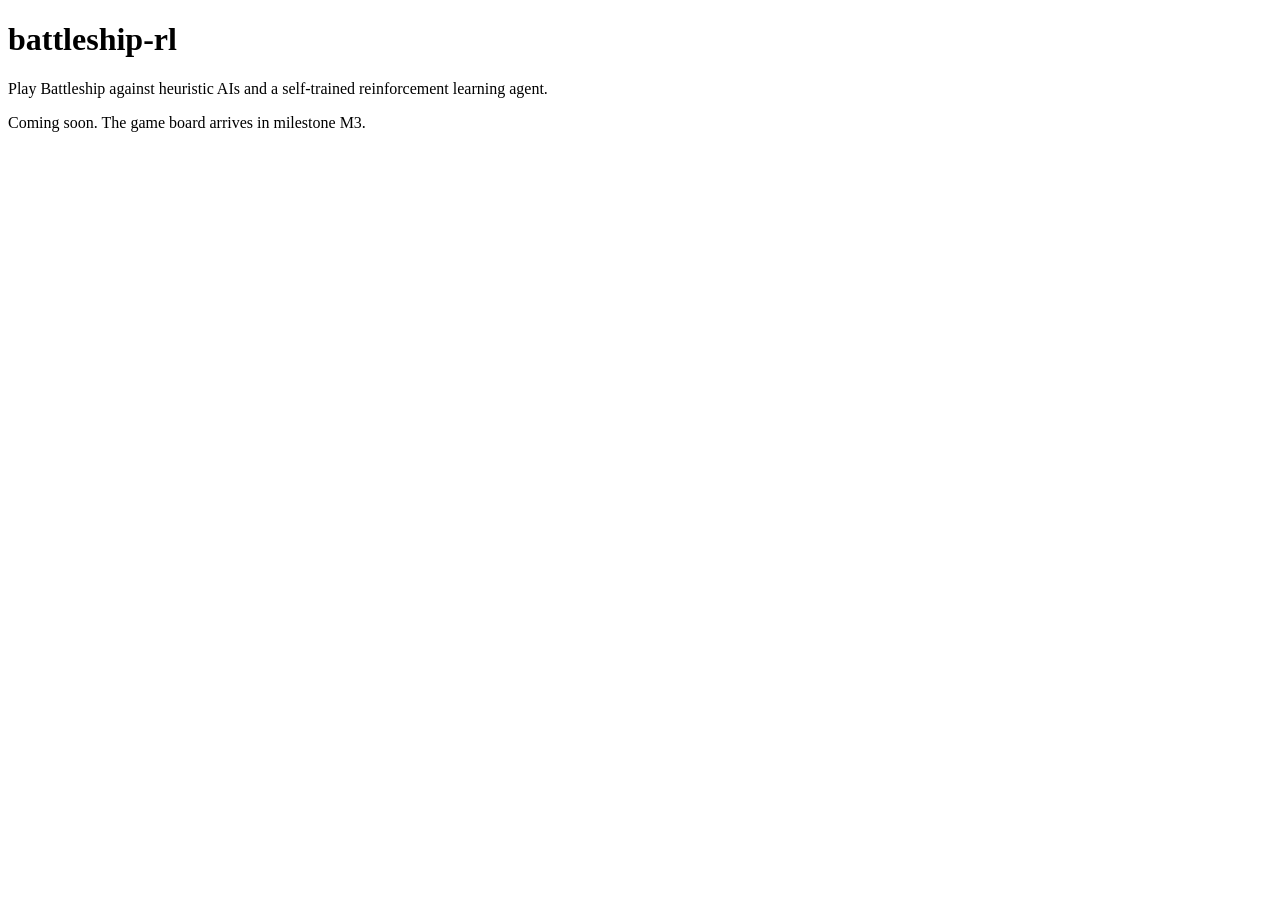
==== app/static/index.html @ a3b7aeed "Add initial HTML structure for battleship-rl" ====
<!doctype html>
<html lang="en">
<head>
  <meta charset="utf-8">
  <meta name="viewport" content="width=device-width, initial-scale=1">
  <title>battleship-rl</title>
  <link rel="stylesheet" href="/static/style.css">
</head>
<body>
  <main>
    <h1>battleship-rl</h1>
    <p>Play Battleship against heuristic AIs and a self-trained reinforcement learning agent.</p>
    <p class="muted">Coming soon. The game board arrives in milestone M3.</p>
  </main>
</body>
</html>
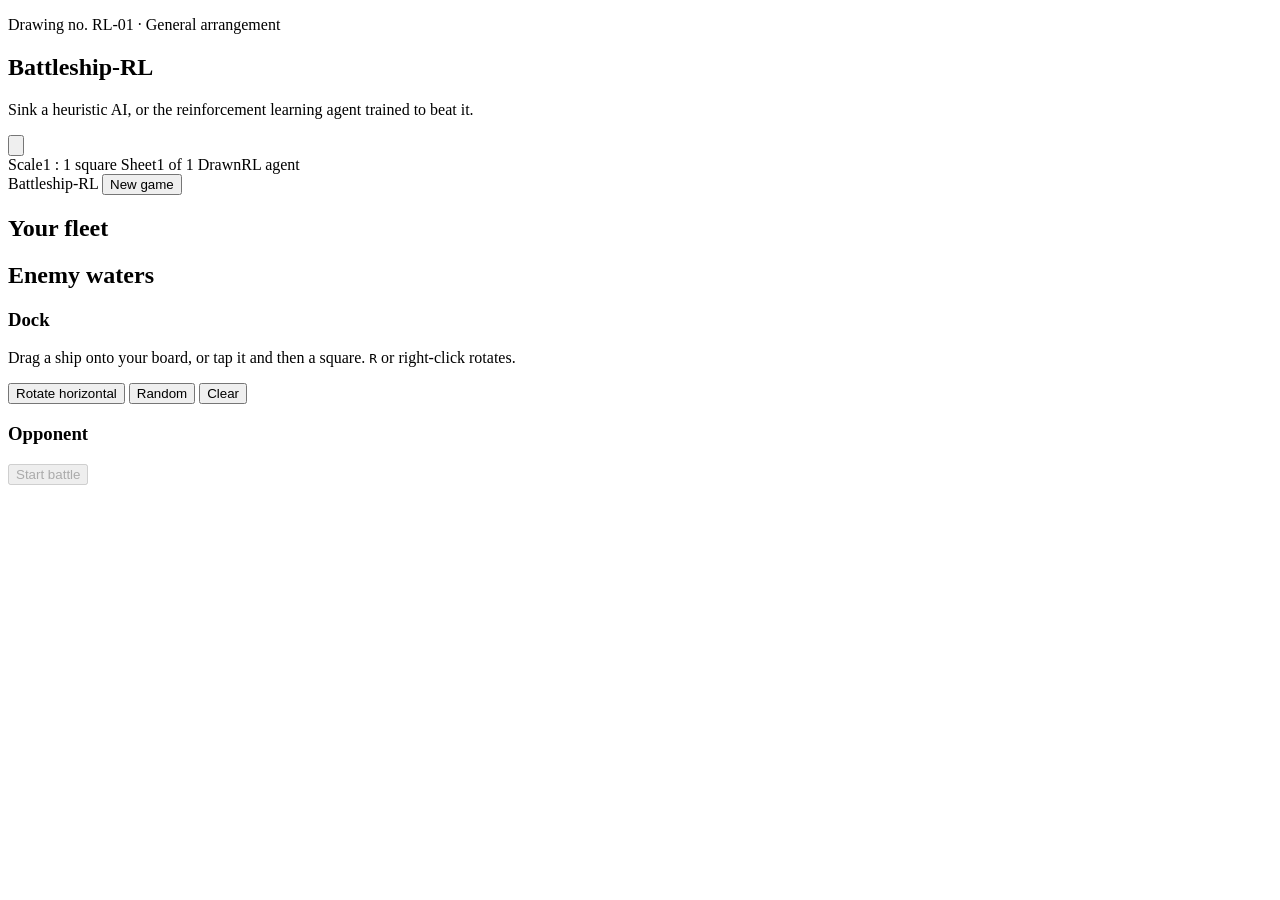
==== commit 63e73eeb: "added first frontend draft design" ====
--- a/app/static/index.html
+++ b/app/static/index.html
@@ -3,14 +3,109 @@
 <head>
   <meta charset="utf-8">
   <meta name="viewport" content="width=device-width, initial-scale=1">
+  <meta name="theme-color" content="#0b1d33">
   <title>battleship-rl</title>
+  <link rel="preconnect" href="https://fonts.googleapis.com">
+  <link rel="preconnect" href="https://fonts.gstatic.com" crossorigin>
+  <link rel="stylesheet" href="https://fonts.googleapis.com/css2?family=Barlow+Condensed:wght@500;600;700&family=IBM+Plex+Mono:wght@400;500;600&display=swap">
   <link rel="stylesheet" href="/static/style.css">
+  <script type="module" src="/static/main.js"></script>
 </head>
-<body>
-  <main>
-    <h1>battleship-rl</h1>
-    <p>Play Battleship against heuristic AIs and a self-trained reinforcement learning agent.</p>
-    <p class="muted">Coming soon. The game board arrives in milestone M3.</p>
-  </main>
+<body data-screen="loading">
+  <!-- Title screen: the blueprint and the PLAY shell. -->
+  <section id="title-screen" class="screen" aria-labelledby="title-heading">
+    <div class="title-sheet">
+      <p class="sheet-label">Drawing no. RL-01 &middot; General arrangement</p>
+      <h1 id="title-heading" class="title">Battleship<span class="title-accent">-RL</span></h1>
+      <p class="tagline">Sink a heuristic AI, or the reinforcement learning agent trained to beat it.</p>
+      <div id="blueprint" class="blueprint" aria-hidden="true"></div>
+      <button id="play-button" class="shell-button" type="button" aria-label="Play">
+        <span class="shell-trail" aria-hidden="true"></span>
+        <svg class="shell" viewBox="0 0 100 180" aria-hidden="true">
+          <path class="shell-body" d="M50 4 C70 22 82 52 82 78 L82 150 L18 150 L18 78 C18 52 30 22 50 4 Z"/>
+          <rect class="shell-band" x="18" y="124" width="64" height="10"/>
+          <rect class="shell-base" x="14" y="150" width="72" height="18" rx="3"/>
+          <text class="shell-text" x="50" y="104" text-anchor="middle">PLAY</text>
+        </svg>
+      </button>
+      <div class="title-block" aria-hidden="true">
+        <span>Scale</span><span>1 : 1 square</span>
+        <span>Sheet</span><span>1 of 1</span>
+        <span>Drawn</span><span>RL agent</span>
+      </div>
+    </div>
+    <div class="impact-ring" aria-hidden="true"></div>
+  </section>
+
+  <!-- The game: header, status line, two boards and the panel below them. -->
+  <section id="game-screen" class="screen" aria-label="Game">
+    <header class="topbar">
+      <span class="brand">Battleship<span class="title-accent">-RL</span></span>
+      <span id="opponent-label" class="opponent-label"></span>
+      <button id="new-game-button" class="button ghost small" type="button">New game</button>
+    </header>
+
+    <p id="status" class="status" role="status" aria-live="polite"></p>
+
+    <div class="boards">
+      <section id="own-side" class="side own" aria-label="Your board">
+        <h2 class="side-title">Your fleet</h2>
+        <div class="board-frame">
+          <div class="labels cols" aria-hidden="true"></div>
+          <div class="labels rows" aria-hidden="true"></div>
+          <div id="own-board" class="board"></div>
+        </div>
+        <div id="own-fleet" class="fleet-status" aria-label="Your ships"></div>
+      </section>
+
+      <section id="enemy-side" class="side enemy" aria-label="Enemy board">
+        <h2 class="side-title">Enemy waters</h2>
+        <div class="board-frame">
+          <div class="labels cols" aria-hidden="true"></div>
+          <div class="labels rows" aria-hidden="true"></div>
+          <div id="enemy-board" class="board"></div>
+        </div>
+        <div id="enemy-fleet" class="fleet-status" aria-label="Enemy ships"></div>
+      </section>
+    </div>
+
+    <!-- Setup panel: dock, placement tools, opponent and start. -->
+    <section id="setup-panel" class="panel" aria-label="Fleet setup">
+      <div class="panel-block">
+        <h3 class="panel-title">Dock</h3>
+        <p class="hint">Drag a ship onto your board, or tap it and then a square. <kbd>R</kbd> or right-click rotates.</p>
+        <div id="dock" class="dock"></div>
+        <div class="tools">
+          <button id="rotate-button" class="button ghost" type="button">Rotate <span id="orientation-label" class="tool-note">horizontal</span></button>
+          <button id="random-button" class="button ghost" type="button">Random</button>
+          <button id="clear-button" class="button ghost" type="button">Clear</button>
+        </div>
+      </div>
+      <div class="panel-block">
+        <h3 class="panel-title">Opponent</h3>
+        <div id="opponents" class="opponents" role="radiogroup" aria-label="Opponent"></div>
+        <button id="start-button" class="button primary" type="button" disabled>Start battle</button>
+      </div>
+    </section>
+
+    <!-- Result panel over the boards once the game is over. -->
+    <div id="result" class="result" hidden>
+      <div class="result-card" role="dialog" aria-modal="true" aria-labelledby="result-title">
+        <p class="sheet-label">Battle report</p>
+        <h2 id="result-title" class="result-title"></h2>
+        <dl class="result-stats">
+          <div><dt>Your shots</dt><dd id="stat-shots"></dd></div>
+          <div><dt>Your accuracy</dt><dd id="stat-accuracy"></dd></div>
+          <div><dt>AI shots</dt><dd id="stat-ai-shots"></dd></div>
+        </dl>
+        <div class="result-actions">
+          <button id="result-new-game" class="button primary" type="button">New game</button>
+          <button id="result-close" class="button ghost" type="button">View boards</button>
+        </div>
+      </div>
+    </div>
+  </section>
+
+  <div id="ghost" class="drag-ghost" hidden aria-hidden="true"></div>
 </body>
 </html>
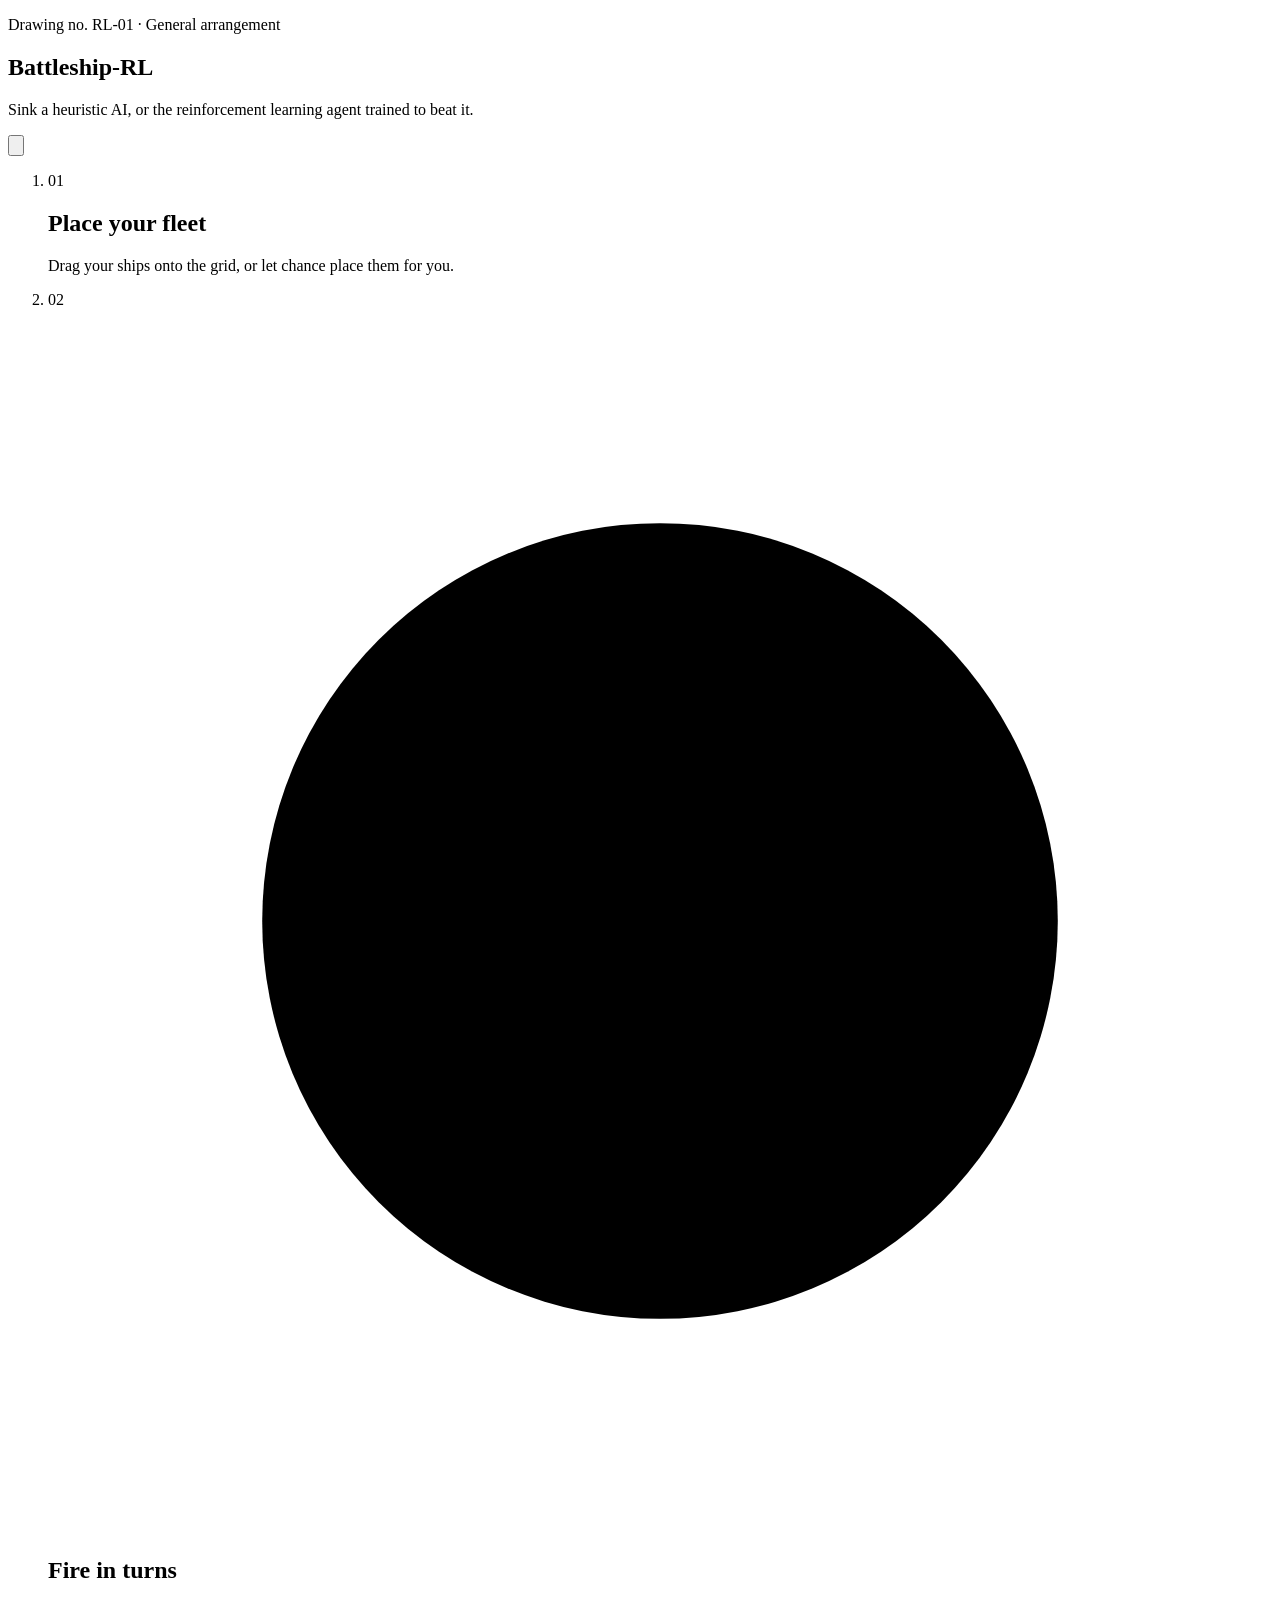
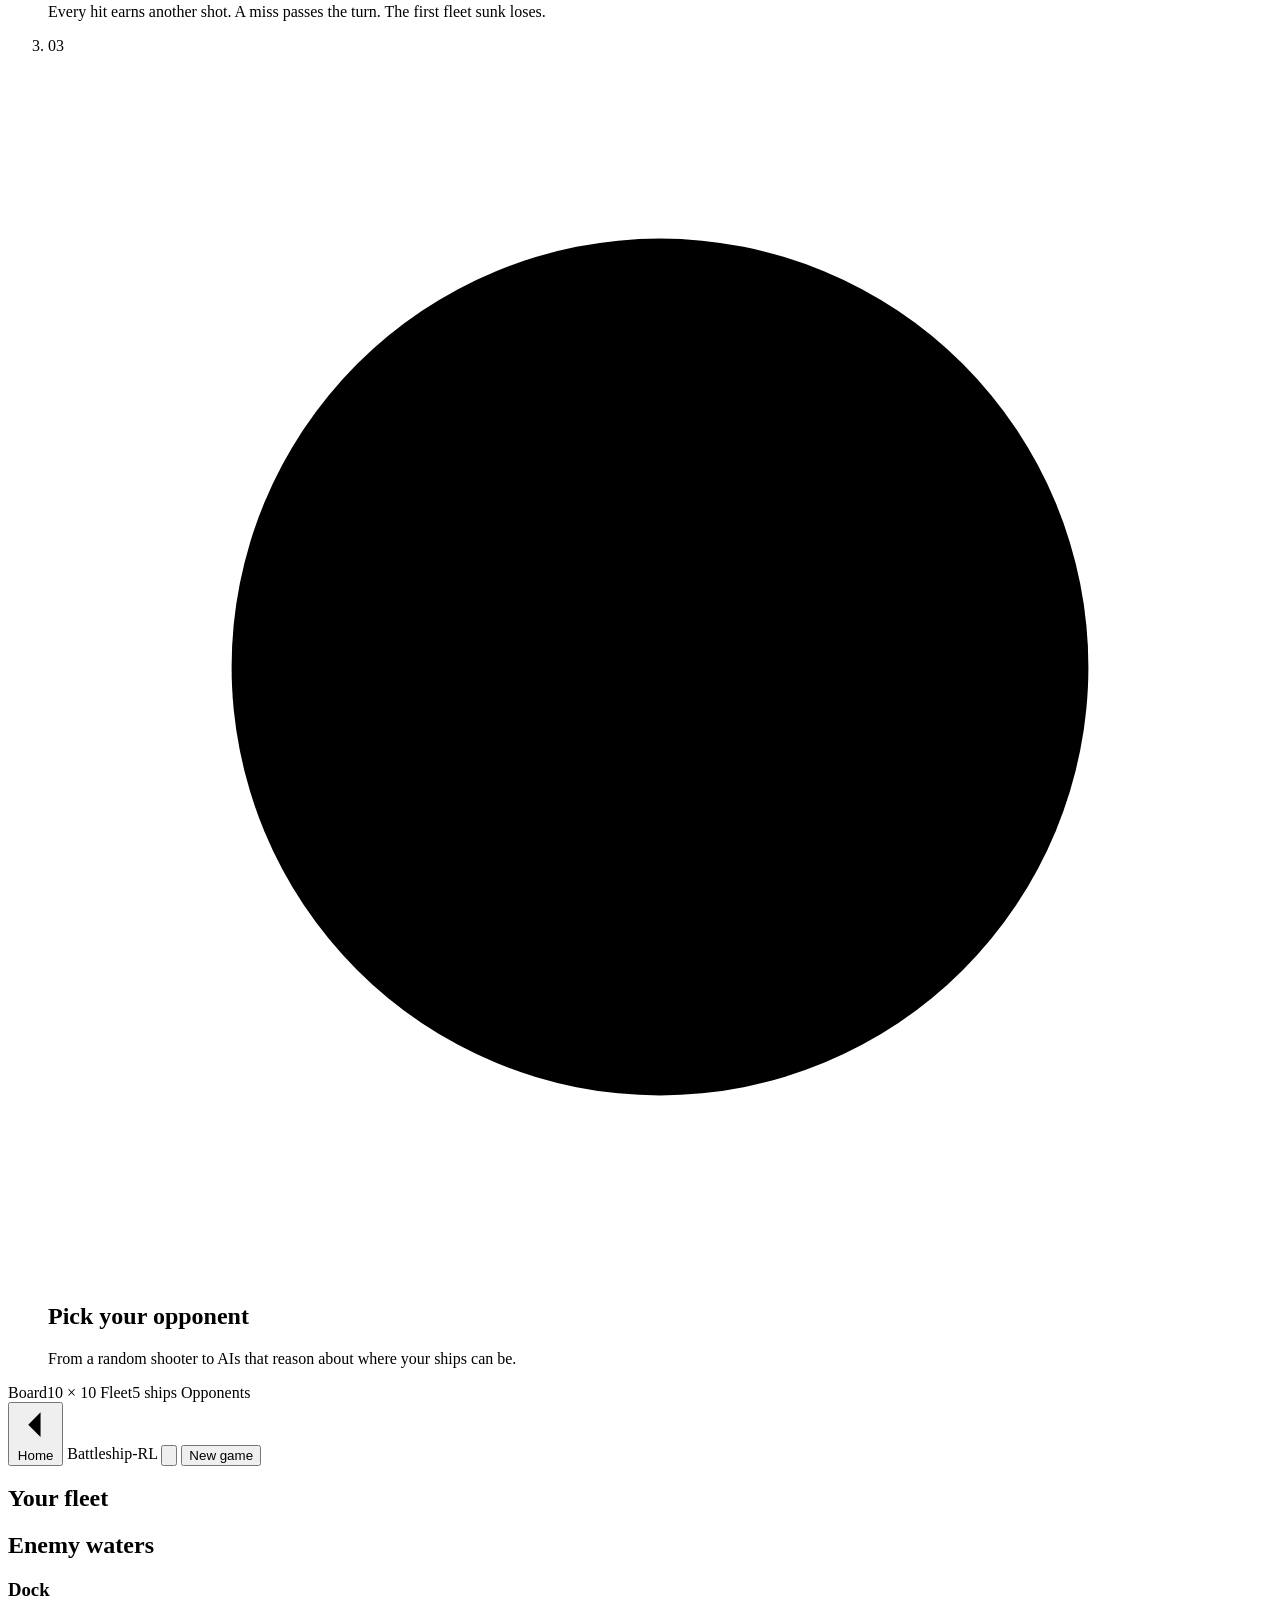
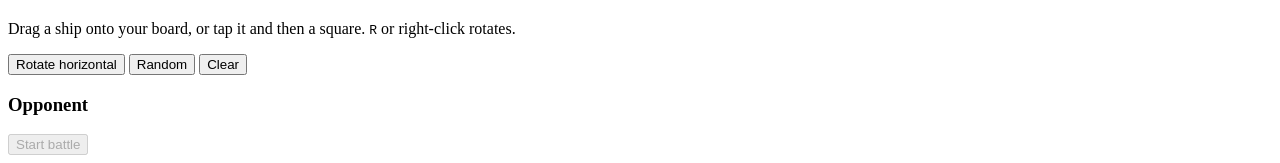
==== commit 97f9c7f7: "updated fe" ====
--- a/app/static/index.html
+++ b/app/static/index.html
@@ -28,10 +28,39 @@
           <text class="shell-text" x="50" y="104" text-anchor="middle">PLAY</text>
         </svg>
       </button>
-      <div class="title-block" aria-hidden="true">
-        <span>Scale</span><span>1 : 1 square</span>
-        <span>Sheet</span><span>1 of 1</span>
-        <span>Drawn</span><span>RL agent</span>
+      <p id="resume-note" class="resume-note" hidden></p>
+
+      <p id="challenge" class="challenge" hidden></p>
+
+      <ol class="steps" aria-label="How it works">
+        <li class="step">
+          <span class="step-number">01</span>
+          <span id="step-icon-place" class="step-icon" aria-hidden="true"></span>
+          <h2 class="step-title">Place your fleet</h2>
+          <p id="step-text-place" class="step-text">Drag your ships onto the grid, or let chance place them for you.</p>
+        </li>
+        <li class="step">
+          <span class="step-number">02</span>
+          <span class="step-icon" aria-hidden="true">
+            <svg viewBox="0 0 40 40"><circle class="icon-ring" cx="20" cy="20" r="13"/><path class="icon-x" d="M12 12 L28 28 M28 12 L12 28"/></svg>
+          </span>
+          <h2 class="step-title">Fire in turns</h2>
+          <p class="step-text">Every hit earns another shot. A miss passes the turn. The first fleet sunk loses.</p>
+        </li>
+        <li class="step">
+          <span class="step-number">03</span>
+          <span class="step-icon" aria-hidden="true">
+            <svg viewBox="0 0 40 40"><circle class="icon-ring" cx="20" cy="20" r="14"/><circle class="icon-ring" cx="20" cy="20" r="6"/><path class="icon-line" d="M20 2 V12 M20 28 V38 M2 20 H12 M28 20 H38"/></svg>
+          </span>
+          <h2 class="step-title">Pick your opponent</h2>
+          <p id="step-text-opponents" class="step-text">From a random shooter to AIs that reason about where your ships can be.</p>
+        </li>
+      </ol>
+
+      <div class="title-block" aria-label="Game facts">
+        <span>Board</span><span id="fact-board">10 &times; 10</span>
+        <span>Fleet</span><span id="fact-fleet">5 ships</span>
+        <span>Opponents</span><span id="fact-opponents">&nbsp;</span>
       </div>
     </div>
     <div class="impact-ring" aria-hidden="true"></div>
@@ -40,9 +69,20 @@
   <!-- The game: header, status line, two boards and the panel below them. -->
   <section id="game-screen" class="screen" aria-label="Game">
     <header class="topbar">
+      <button id="home-button" class="button ghost small icon-button" type="button" aria-label="Back to the home page">
+        <svg viewBox="0 0 16 16" aria-hidden="true"><path d="M10 3 L5 8 L10 13"/></svg>
+        <span>Home</span>
+      </button>
       <span class="brand">Battleship<span class="title-accent">-RL</span></span>
       <span id="opponent-label" class="opponent-label"></span>
-      <button id="new-game-button" class="button ghost small" type="button">New game</button>
+      <button id="sound-button" class="button ghost small icon-button" type="button" aria-pressed="true" aria-label="Sound">
+        <svg viewBox="0 0 16 16" aria-hidden="true">
+          <path class="speaker" d="M2 6 H5 L9 3 V13 L5 10 H2 Z"/>
+          <path class="waves" d="M11 5.5 Q12.6 8 11 10.5 M12.8 3.8 Q15.4 8 12.8 12.2"/>
+          <path class="muted-x" d="M11 6 L15 10 M15 6 L11 10"/>
+        </svg>
+      </button>
+      <button id="new-game-button" class="button danger small" type="button">New game</button>
     </header>
 
     <p id="status" class="status" role="status" aria-live="polite"></p>
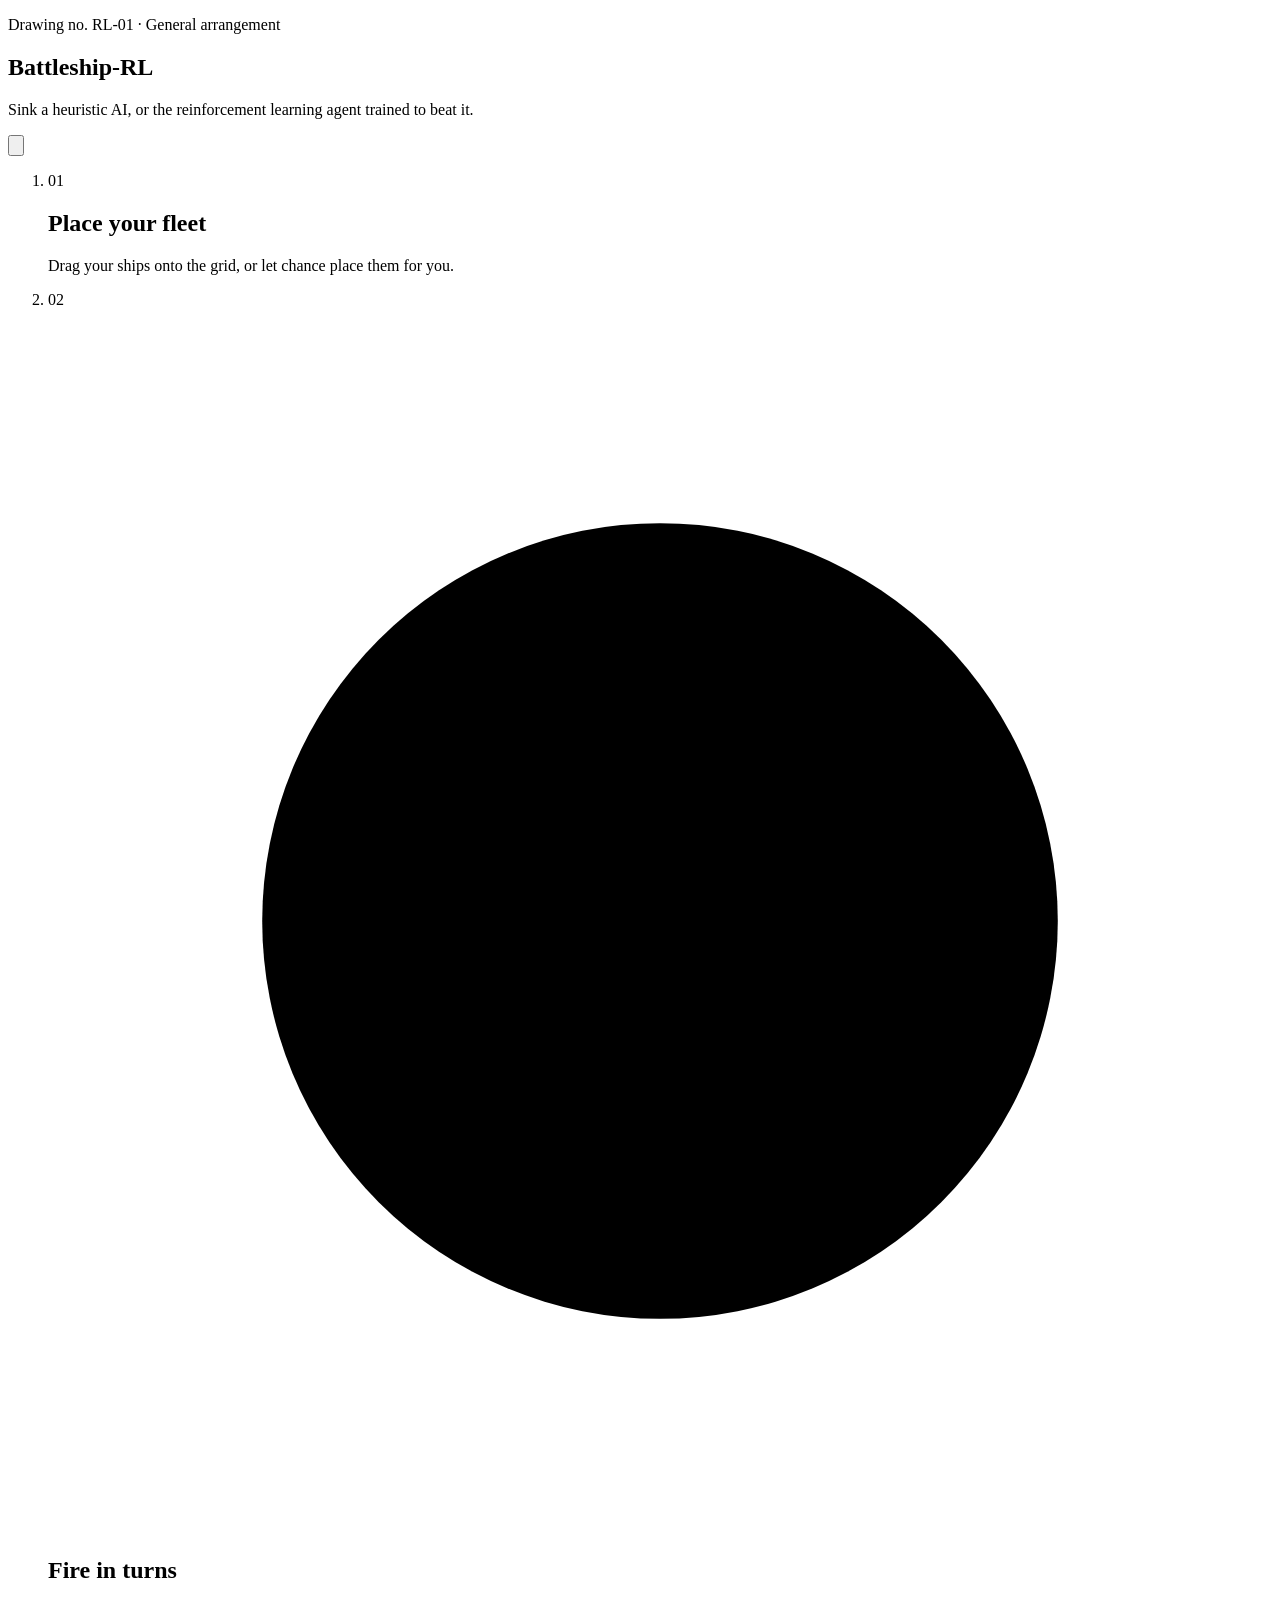
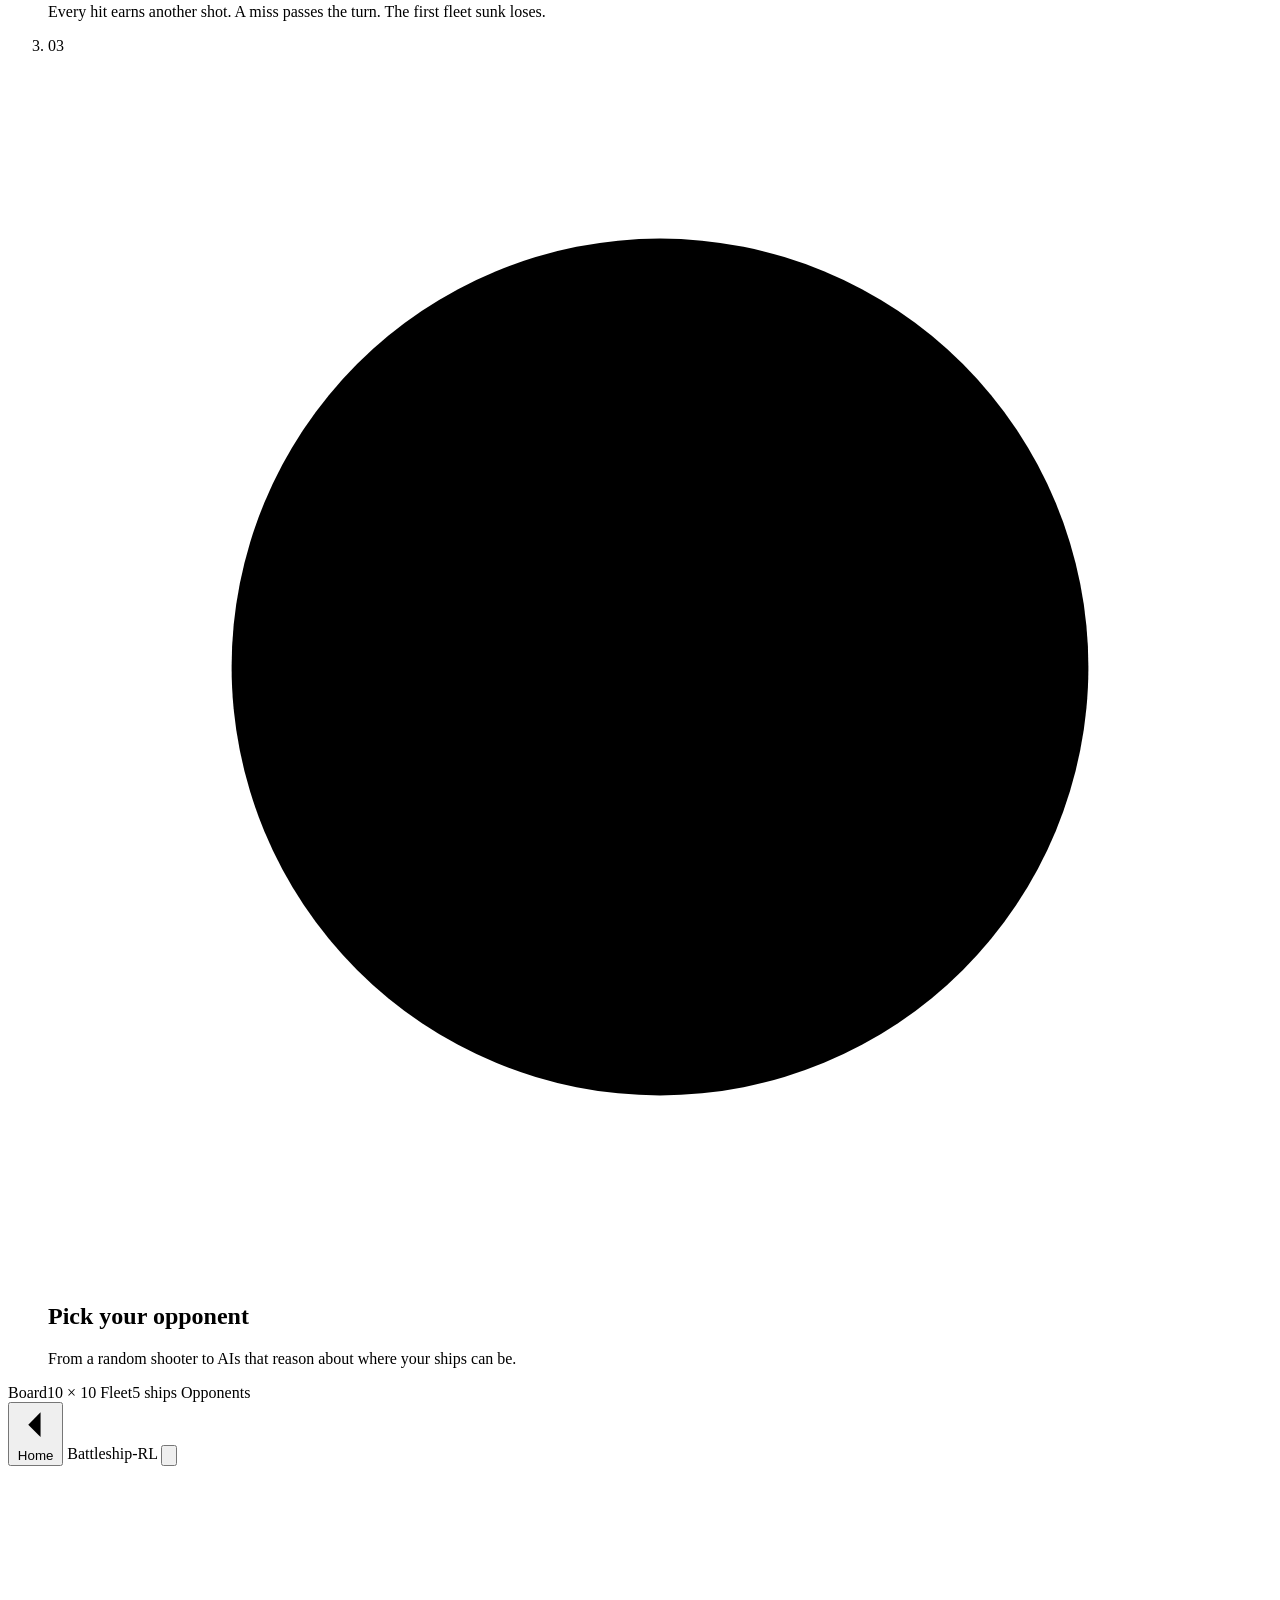
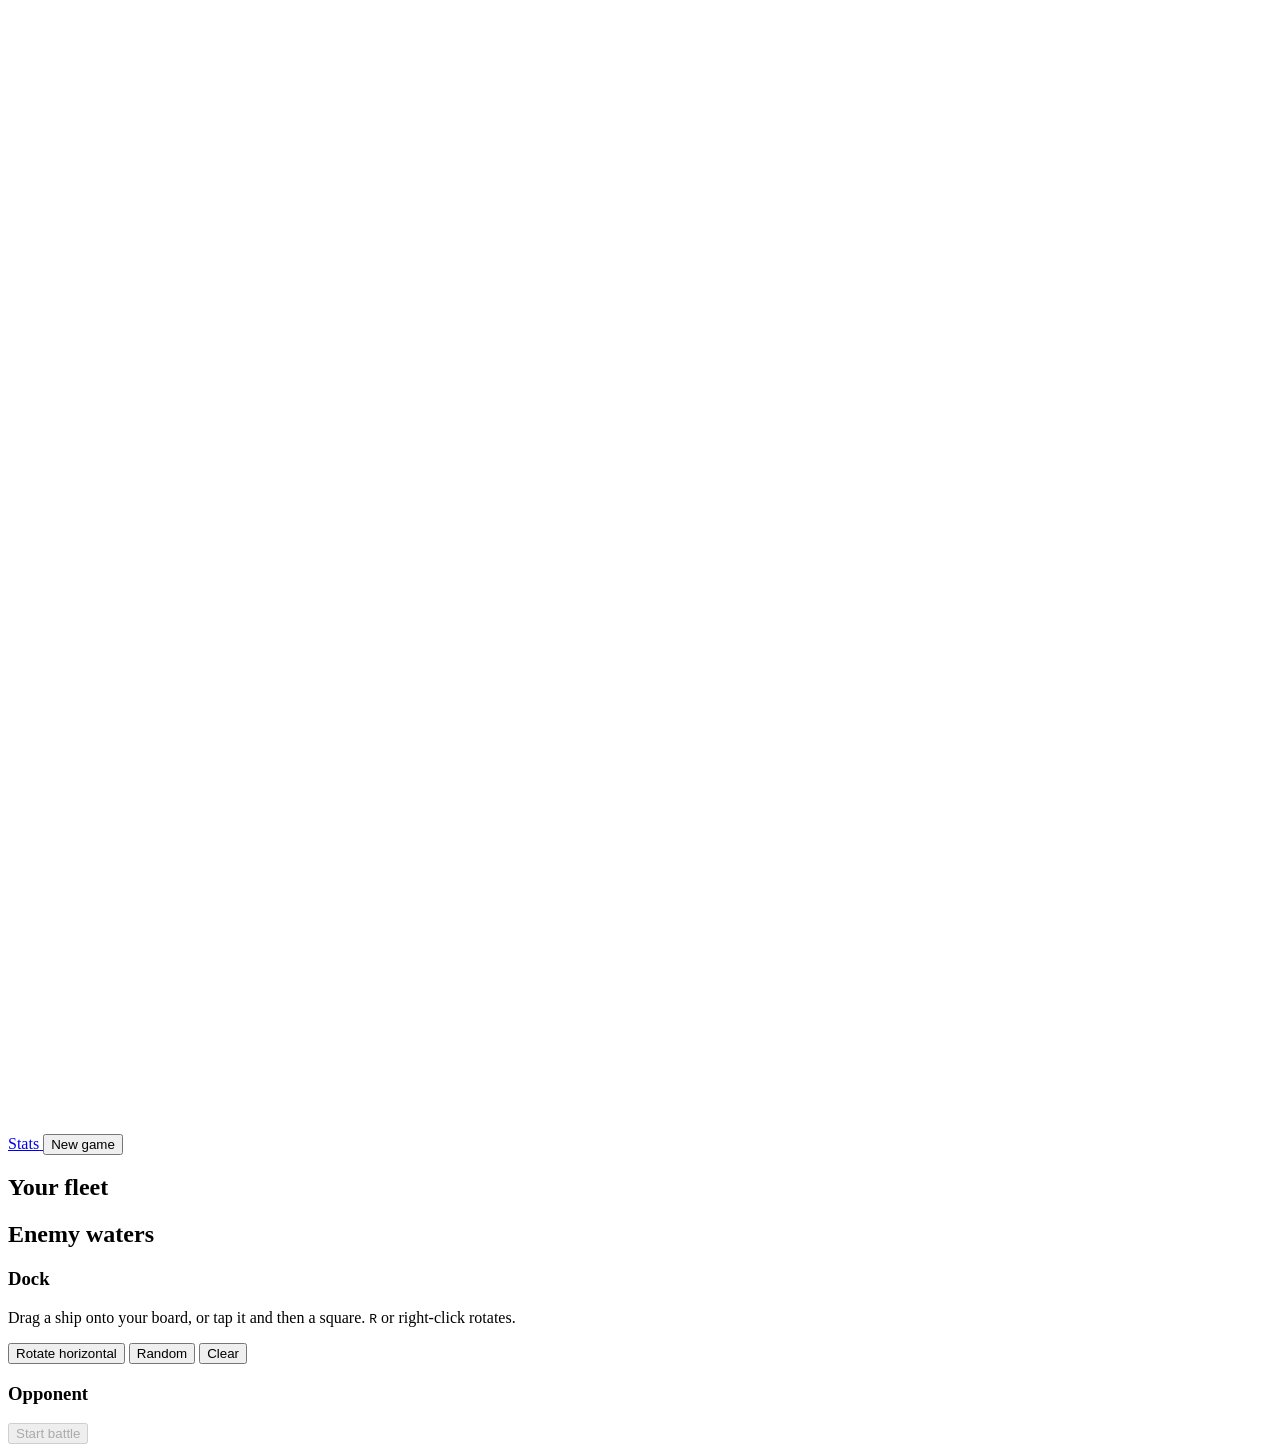
==== commit 674bea8e: "added stat pages" ====
--- a/app/static/index.html
+++ b/app/static/index.html
@@ -30,7 +30,7 @@
       </button>
       <p id="resume-note" class="resume-note" hidden></p>
 
-      <p id="challenge" class="challenge" hidden></p>
+      <a id="challenge" class="challenge" href="/stats" hidden></a>
 
       <ol class="steps" aria-label="How it works">
         <li class="step">
@@ -82,6 +82,10 @@
           <path class="muted-x" d="M11 6 L15 10 M15 6 L11 10"/>
         </svg>
       </button>
+      <a id="stats-link" class="button ghost small icon-button" href="/stats" aria-label="Benchmark stats" title="Benchmark stats">
+        <svg viewBox="0 0 16 16" aria-hidden="true"><path d="M2 14 H14 M4 14 V9 M8 14 V4 M12 14 V7"/></svg>
+        <span>Stats</span>
+      </a>
       <button id="new-game-button" class="button danger small" type="button">New game</button>
     </header>
 
@@ -89,11 +93,22 @@
 
     <div class="boards">
       <section id="own-side" class="side own" aria-label="Your board">
-        <h2 class="side-title">Your fleet</h2>
+        <div class="side-head">
+          <h2 class="side-title">Your fleet</h2>
+          <button id="heatmap-button" class="button ghost small heat-toggle" type="button" aria-pressed="false" hidden
+            title="Show where the AI wants to fire on your board">
+            <span class="switch" aria-hidden="true"></span>
+            <span>AI heatmap</span>
+          </button>
+        </div>
         <div class="board-frame">
           <div class="labels cols" aria-hidden="true"></div>
           <div class="labels rows" aria-hidden="true"></div>
           <div id="own-board" class="board"></div>
+        </div>
+        <div id="heatmap-legend" class="heat-legend" hidden>
+          <span>AI's preference</span>
+          <span class="heat-scale" aria-hidden="true">Low <span class="heat-ramp"></span> High</span>
         </div>
         <div id="own-fleet" class="fleet-status" aria-label="Your ships"></div>
       </section>
